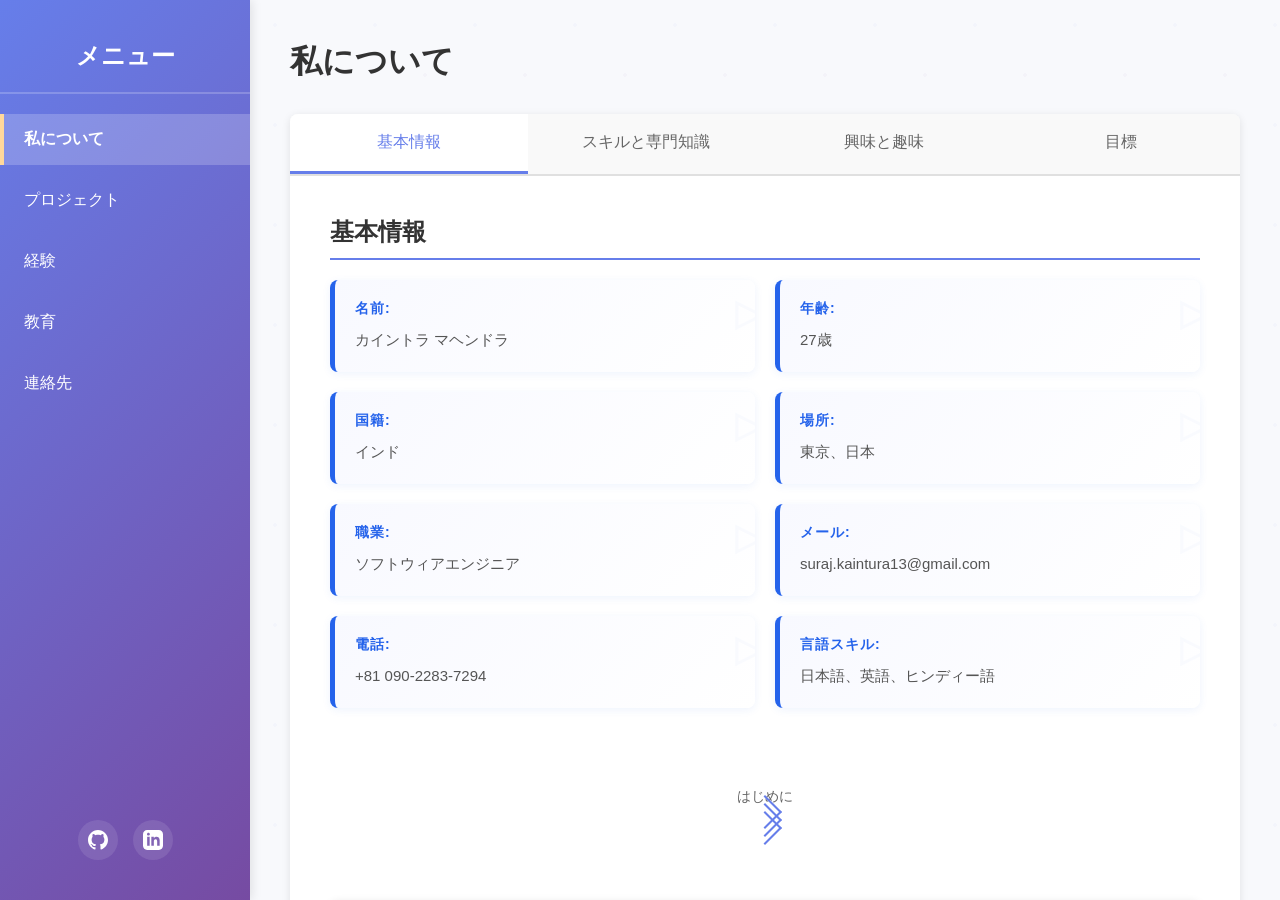
==== index.html @ fcadda85 "Initial commit - My portfolio site" ====
<!DOCTYPE html>
<html lang="ja">

<head>
    <meta charset="UTF-8">
    <meta name="viewport" content="width=device-width, initial-scale=1.0">
    <title>私について</title>
    <link rel="stylesheet" href="style.css">
</head>

<body>
    <div class="container">
        <!-- Sidebar -->
        <aside class="sidebar">
            <div class="sidebar-header">
                <h2>メニュー</h2>
            </div>
            <nav class="sidebar-nav">
                <ul>
                    <li><a href="index.html" class="nav-link active" data-page="about">私について</a></li>
                    <li><a href="projects.html" class="nav-link" data-page="projects">プロジェクト</a></li>
                    <li><a href="#" class="nav-link" data-page="experience">経験</a></li>
                    <li><a href="#" class="nav-link" data-page="education">教育</a></li>
                    <li><a href="#" class="nav-link" data-page="contact">連絡先</a></li>
                </ul>
            </nav>

            <!-- Social Links -->
            <div class="sidebar-social">
                <a href="https://github.com/mahendrakaintura" target="_blank" class="social-link" title="GitHub">
                    <svg height="20" width="20" viewBox="0 0 24 24" fill="currentColor">
                        <path
                            d="M12 0c-6.626 0-12 5.373-12 12 0 5.302 3.438 9.8 8.207 11.387.599.111.793-.261.793-.577v-2.234c-3.338.726-4.033-1.416-4.033-1.416-.546-1.387-1.333-1.756-1.333-1.756-1.089-.745.083-.729.083-.729 1.205.084 1.839 1.237 1.839 1.237 1.07 1.834 2.807 1.304 3.492.997.107-.775.418-1.305.762-1.604-2.665-.305-5.467-1.334-5.467-5.931 0-1.311.469-2.381 1.236-3.221-.124-.303-.535-1.524.117-3.176 0 0 1.008-.322 3.301 1.23.957-.266 1.983-.399 3.003-.404 1.02.005 2.047.138 3.006.404 2.291-1.552 3.297-1.23 3.297-1.23.653 1.653.242 2.874.118 3.176.77.84 1.235 1.911 1.235 3.221 0 4.609-2.807 5.624-5.479 5.921.43.372.823 1.102.823 2.222v3.293c0 .319.192.694.801.576 4.765-1.589 8.199-6.086 8.199-11.386 0-6.627-5.373-12-12-12z" />
                    </svg>
                </a>
                <a href="https://www.linkedin.com/in/mahendra-kaintura-3a2257334/" target="_blank" class="social-link"
                    title="LinkedIn">
                    <svg height="20" width="20" viewBox="0 0 24 24" fill="currentColor">
                        <path
                            d="M19 0h-14c-2.761 0-5 2.239-5 5v14c0 2.761 2.239 5 5 5h14c2.762 0 5-2.239 5-5v-14c0-2.761-2.238-5-5-5zm-11 19h-3v-11h3v11zm-1.5-12.268c-.966 0-1.75-.79-1.75-1.764s.784-1.764 1.75-1.764 1.75.79 1.75 1.764-.783 1.764-1.75 1.764zm13.5 12.268h-3v-5.604c0-3.368-4-3.113-4 0v5.604h-3v-11h3v1.765c1.396-2.586 7-2.777 7 2.476v6.759z" />
                    </svg>
                </a>
            </div>
        </aside>

        <!-- Main Content -->
        <main class="main-content">
            <!-- About Me Page -->
            <div id="about" class="page active">
                <div class="page-header">
                    <h1>私について</h1>
                </div>

                <!-- Horizontal Tabs -->
                <div class="tabs-container">
                    <div class="tabs">
                        <button class="tab-btn active" data-tab="basic-info">基本情報</button>
                        <button class="tab-btn" data-tab="skills">スキルと専門知識</button>
                        <button class="tab-btn" data-tab="interests">興味と趣味</button>
                        <button class="tab-btn" data-tab="goals">目標</button>
                    </div>

                    <!-- Tab Contents -->
                    <div class="tab-contents">
                        <!-- Basic Info Tab -->
                        <div id="basic-info" class="tab-content active">
                            <h2>基本情報</h2>
                            <div class="info-grid">
                                <div class="info-item">
                                    <strong>名前:</strong>
                                    <span>カイントラ マヘンドラ</span>
                                </div>
                                <div class="info-item">
                                    <strong>年齢:</strong>
                                    <span>27歳</span>
                                </div>
                                <div class="info-item">
                                    <strong>国籍:</strong>
                                    <span>インド</span>
                                </div>
                                <div class="info-item">
                                    <strong>場所:</strong>
                                    <span>東京、日本</span>
                                </div>
                                <div class="info-item">
                                    <strong>職業:</strong>
                                    <span>ソフトウィアエンジニア</span>
                                </div>
                                <div class="info-item">
                                    <strong>メール:</strong>
                                    <span>suraj.kaintura13@gmail.com</span>
                                </div>
                                <div class="info-item">
                                    <strong>電話:</strong>
                                    <span>+81 090-2283-7294</span>
                                </div>
                                <div class="info-item">
                                    <strong>言語スキル:</strong>
                                    <span>日本語、英語、ヒンディー語</span>
                                </div>
                            </div>

                            <!-- Scroll Down Animation -->
                            <div class="scroll-indicator">
                                <p>はじめに</p>
                                <div class="scroll-arrow">
                                    <span></span>
                                    <span></span>
                                    <span></span>
                                </div>
                            </div>

                            <!-- Introduction Section with Photo -->
                            <div id="introduction" class="introduction-section">
                                <h2>はじめに</h2>
                                <div class="intro-with-photo">
                                    <div class="introduction-content">
                                        <p>
                                            カイントラ マヘンドラと申します。27歳で、インド出身ですが、2015年からずっと日本に住んでいます。
                                        </p>
                                        <p>
                                            過去10年間、日本での生活を通じて、この国の規律と専門性を学びました。日本の文化と仕事倫理は、私のパーソナリティの自然な一部となっています。
                                        </p>
                                        <p>
                                            時間に正確であること、細部への注意、そして継続的な改善への意欲 ─ これらの日本の価値観は、今や私の人生哲学の核となっています。
                                        </p>
                                    </div>
                                    <div class="intro-photo-right">
                                        <img src="photos/カイン.jpg" alt="Mahendra Kaintura" />
                                        <!-- Signature -->
                                        <div class="signature">
                                            <img src="photos/sign.png" alt="Signature" />
                                        </div>
                                    </div>
                                </div>
                            </div>
                        </div>

                        <!-- Skills and Expertise Tab -->
                        <div id="skills" class="tab-content">
                            <h2>スキルと専門知識</h2>

                            <!-- Technical Skills Section -->
                            <div class="skills-section">
                                <h3>技術スキル</h3>
                                <div class="info-grid">
                                    <div class="info-item">
                                        <strong>プログラミング / 開発:</strong>
                                        <span>Java, Python, PHP (Laravel), Vue.js, HTML, CSS, JavaScript, MySQL,
                                            Git/GitHub,
                                            フロントエンド & バックエンド開発</span>
                                    </div>
                                    <div class="info-item">
                                        <strong>ネットワーク・IT基盤:</strong>
                                        <span>LAN/WAN設計・構築, TCP/IP, ファイアウォール, Wi-Fi Security, VPN, VXLAN, Packet Tracer,
                                            CCNA取得予定</span>
                                    </div>
                                    <div class="info-item">
                                        <strong>サイバーセキュリティ:</strong>
                                        <span>ペネトレーションテスト, CTF演習, Wireshark, SQL Injection/XSS/CSRF対策,
                                            Laravelセキュリティ</span>
                                    </div>
                                    <div class="info-item">
                                        <strong>IT ツール・環境:</strong>
                                        <span>Linux CLI, Terminal, Nmap, Burp Suite, AWS VPS, SSH, 自宅ラボ環境構築</span>
                                    </div>
                                    <div class="info-item">
                                        <strong>オフィス・生産性ツール:</strong>
                                        <span>Microsoft Word, Excel, PowerPoint, 業務改善, データ管理</span>
                                    </div>
                                    <div class="info-item">
                                        <strong>言語スキル:</strong>
                                        <span>日本語 (ビジネスレベル), 英語 (ビジネスレベル), ヒンディー語 (ネイティブ)</span>
                                    </div>
                                </div>
                            </div>

                            <!-- Soft Skills Section -->
                            <div class="skills-section">
                                <h3>ソフトスキル / パーソナルトレイト</h3>
                                <div class="info-grid">
                                    <div class="info-item">
                                        <strong>リーダーシップ・イニシアティブ:</strong>
                                        <span>主体的なアプローチ、タスク管理、チームのガイダンス、独立した問題解決と実行</span>
                                    </div>
                                    <div class="info-item">
                                        <strong>チームワーク・コラボレーション:</strong>
                                        <span>チームメンバーとクライアントとのスムーズなコミュニケーション、他者のアイデアの傾聴と統合、部署間連携での積極的貢献</span>
                                    </div>
                                    <div class="info-item">
                                        <strong>適応性・柔軟性:</strong>
                                        <span>新しい技術やツール習得への積極性、変化する環境での冷静かつ効率的な対応、チャレンジを学習機会として捉える</span>
                                    </div>
                                    <div class="info-item">
                                        <strong>問題解決・分析的思考:</strong>
                                        <span>ネットワーク・IT問題の論理的分析、トラブルシューティングと予防措置への注意深いアプローチ、PDCA循環による継続的改善</span>
                                    </div>
                                    <div class="info-item">
                                        <strong>顧客 対応:</strong>
                                        <span>クライアント、パートナー、同僚との関係構築、顧客満足度と効率性の向上、信頼と信頼感の醸成</span>
                                    </div>
                                    <div class="info-item">
                                        <strong>コミュニケーションスキル:</strong>
                                        <span>文書・口頭コミュニケーションの明確性と自信、効果的なプレゼンテーション、多言語対応:
                                            日本語・英語(ビジネスレベル)、ヒンディー語(ネイティブ)</span>
                                    </div>
                                    <div class="info-item">
                                        <strong>冷静さ・プレッシャー下での精神的安定性:</strong>
                                        <span>高圧力状況でのパニックフリーで論理的な意思決定、タスクの段階的体系的完了、一貫した集中力と正確性の維持</span>
                                    </div>
                                    <div class="info-item">
                                        <strong>継続的学習と好奇心:</strong>
                                        <span>新しい技術とIT最新トレンドの探究、自己学習と独立した研究による知識拡張、ハードウェア・ソフトウェア統合とIT革新への興味</span>
                                    </div>
                                </div>
                            </div>
                        </div>

                        <!-- Interests and Hobbies Tab -->
                        <div id="interests" class="tab-content">
                            <h2>興味と趣味</h2>
                            <div class="info-grid">
                                <div class="info-item">
                                    <strong>テクノロジー:</strong>
                                    <span>最新の技術トレンド、ネットワークエンジニア、サイバーセキュリティ、ハードウェア・ソフトウェアの統合に強い興味を持っています。</span>
                                </div>
                                <div class="info-item">
                                    <strong>科学:</strong>
                                    <span>ネットワーク科学、サイバーセキュリティの原理、データサイエンスなど、科学的アプローチによる問題解決に夢中です。</span>
                                </div>
                                <div class="info-item">
                                    <strong>音楽:</strong>
                                    <span>様々なジャンルの音楽を愛し、音楽を通じてリラックスと創意工夫を得ています。</span>
                                </div>
                                <div class="info-item">
                                    <strong>旅行:</strong>
                                    <span>世界中を旅することで、異なる文化、人々、景観を探求する情熱があります。</span>
                                </div>
                                <div class="info-item">
                                    <strong>バイク・自転車乗り:</strong>
                                    <span>自転車やバイクで自然の中を走ることで、冒険心と身体的健康を保ちます。</span>
                                </div>
                                <div class="info-item">
                                    <strong>ファッション:</strong>
                                    <span>スタイルと表現を通じて個性を表現することに興味があり、ファッションは私の文化を反映しています。</span>
                                </div>
                                <div class="info-item">
                                    <strong>グルメ・食文化:</strong>
                                    <span>異なる食文化を探索し、様々な料理を試すことで、世界の多様性を体験しています。</span>
                                </div>
                            </div>
                        </div>

                        <!-- Goals Tab -->
                        <div id="goals" class="tab-content">
                            <h2>目標</h2>
                            <div class="info-grid">
                                <div class="info-item">
                                    <strong>キャリア開発:</strong>
                                    <span>ITとネットワークセキュリティ分野でのエキスパートになり、革新的なプロジェクトに携わることを目指しています。</span>
                                </div>
                                <div class="info-item">
                                    <strong>技術資格取得:</strong>
                                    <span>CCNA、セキュリティ認定資格などを取得し、専門知識を深めることを計画しています。</span>
                                </div>
                                <div class="info-item">
                                    <strong>グローバルな視点:</strong>
                                    <span>複数の文化や国を理解し、国際的なチームでの協働と貢献を実現することが目標です。</span>
                                </div>
                                <div class="info-item">
                                    <strong>継続的成長:</strong>
                                    <span>技術的スキルだけでなく、リーダーシップ、コミュニケーション能力を磨き、個人的な成長を遂行することです。</span>
                                </div>
                            </div>
                        </div>
                    </div>
                </div>
            </div>

            <!-- Projects Page (Now in separate projects.html) -->

            <!-- Experience Page -->
            <div id="experience" class="page">
                <h1>経験</h1>
                <p>経験の詳細はここに表示されます。</p>
            </div>

            <!-- Education Page -->
            <div id="education" class="page">
                <h1>教育</h1>
                <p>教育の詳細はここに表示されます。</p>
            </div>

            <!-- Contact Page -->
            <div id="contact" class="page">
                <h1>連絡先</h1>
                <p>連絡先情報はここに表示されます。</p>
            </div>
        </main>
    </div>

    <script src="script.js"></script>
</body>

</html>
---- style.css ----
* {
    margin: 0;
    padding: 0;
    box-sizing: border-box;
}

body {
    font-family: 'Segoe UI', 'Hiragino Sans', 'ヒラギノ角ゴ Pro', 'Yu Gothic', YuGothic, 'MS UI Gothic', Meiryo, sans-serif;
    background-color: #f5f5f5;
    color: #333;
}

.container {
    display: flex;
    height: 100vh;
}

/* Sidebar Styling */
.sidebar {
    width: 250px;
    background: linear-gradient(135deg, #667eea 0%, #764ba2 100%);
    color: white;
    padding: 20px 0;
    box-shadow: 2px 0 10px rgba(0, 0, 0, 0.1);
    position: fixed;
    height: 100vh;
    overflow-y: auto;
    display: flex;
    flex-direction: column;
}

.sidebar-header {
    padding: 20px;
    border-bottom: 2px solid rgba(255, 255, 255, 0.2);
    text-align: center;
}

.sidebar-header h2 {
    font-size: 24px;
    font-weight: 600;
}

.sidebar-nav ul {
    list-style: none;
    margin-top: 20px;
}

.sidebar-nav li {
    margin: 10px 0;
}

.nav-link {
    display: block;
    padding: 15px 20px;
    color: white;
    text-decoration: none;
    transition: all 0.3s ease;
    font-size: 16px;
    border-left: 4px solid transparent;
}

.nav-link:hover {
    background-color: rgba(255, 255, 255, 0.1);
    border-left-color: #ffd89b;
}

.nav-link.active {
    background-color: rgba(255, 255, 255, 0.2);
    border-left-color: #ffd89b;
    font-weight: 600;
}

/* Sidebar Social Links */
.sidebar-social {
    margin-top: auto;
    display: flex;
    justify-content: center;
    gap: 15px;
    padding: 20px;
}

.social-link {
    display: flex;
    align-items: center;
    justify-content: center;
    width: 40px;
    height: 40px;
    background-color: rgba(255, 255, 255, 0.1);
    border-radius: 50%;
    color: white;
    transition: all 0.3s ease;
}

.social-link:hover {
    background-color: rgba(255, 255, 255, 0.3);
    transform: translateY(-3px);
}

/* Main Content Area */
.main-content {
    margin-left: 250px;
    width: calc(100% - 250px);
    padding: 40px;
    overflow-y: auto;
    background-color: #f8f9fc;
    background-image:
        radial-gradient(circle at 25px 25px, rgba(102, 126, 234, 0.03) 2px, transparent 0),
        radial-gradient(circle at 75px 75px, rgba(118, 75, 162, 0.03) 2px, transparent 0);
    background-size: 100px 100px;
}

.page {
    display: none;
    animation: fadeIn 0.3s ease;
}

.page.active {
    display: block;
}

@keyframes fadeIn {
    from {
        opacity: 0;
        transform: translateY(10px);
    }

    to {
        opacity: 1;
        transform: translateY(0);
    }
}

/* Scroll Down Animation */
.scroll-indicator {
    display: flex;
    flex-direction: column;
    align-items: center;
    justify-content: center;
    margin-top: 60px;
    padding: 20px 0;
}

.scroll-indicator p {
    font-size: 14px;
    color: #666;
    margin-bottom: 10px;
    font-weight: 500;
}

.scroll-arrow {
    display: flex;
    flex-direction: column;
    align-items: center;
}

.scroll-arrow span {
    width: 24px;
    height: 24px;
    border-right: 2px solid #667eea;
    border-bottom: 2px solid #667eea;
    transform: rotate(-45deg);
    margin-top: -16px;
    animation: scrollDown 1.5s infinite;
}

.scroll-arrow span:nth-child(1) {
    animation-delay: 0s;
}

.scroll-arrow span:nth-child(2) {
    animation-delay: 0.3s;
}

.scroll-arrow span:nth-child(3) {
    animation-delay: 0.6s;
}

@keyframes scrollDown {
    0% {
        opacity: 0;
        transform: rotate(-45deg) translateY(-10px);
    }

    50% {
        opacity: 1;
    }

    100% {
        opacity: 0;
        transform: rotate(-45deg) translateY(10px);
    }
}

/* Introduction Section */
.introduction-section {
    background: white;
    border-left: 4px solid #667eea;
    padding: 30px;
    margin-top: 40px;
    border-radius: 8px;
    box-shadow: 0 2px 8px rgba(0, 0, 0, 0.1);
    animation: fadeInUp 0.8s ease;
}

.introduction-section h2 {
    color: #667eea;
    margin-bottom: 20px;
    font-size: 24px;
}

/* Intro with photo side by side */
.intro-with-photo {
    display: flex;
    gap: 30px;
    align-items: flex-start;
}

/* Introduction content */
.introduction-content {
    flex: 1;
    line-height: 1.8;
    color: #333;
}

.introduction-content p {
    margin-bottom: 15px;
    font-size: 16px;
    text-align: justify;
}

.introduction-content p:last-child {
    margin-bottom: 0;
}

/* Photo on right side with shadow */
.intro-photo-right {
    flex-shrink: 0;
    position: relative;
    display: flex;
    flex-direction: column;
    align-items: center;
}

.intro-photo-right>img {
    width: 170px;
    height: 220px;
    object-fit: cover;
    object-position: center;
    border-radius: 15px;
    box-shadow:
        0 15px 35px rgba(102, 126, 234, 0.4),
        0 8px 15px rgba(0, 0, 0, 0.1);
}

.intro-photo-right::after {
    content: '';
    position: absolute;
    bottom: 60px;
    left: 50%;
    transform: translateX(-50%);
    width: 60%;
    height: 25px;
    background: radial-gradient(ellipse at center, rgba(102, 126, 234, 0.25) 0%, transparent 70%);
    z-index: -1;
}

/* Signature styling */
.signature {
    margin-top: 15px;
}

.signature img {
    width: 180px;
    height: auto;
    opacity: 0.85;
    transition: opacity 0.3s ease;
    mix-blend-mode: multiply;
}

.signature img:hover {
    opacity: 1;
    mix-blend-mode: normal;
}

/* Digital Signature Text */
.digital-signature {
    margin-top: 15px;
    text-align: center;
}

.signature-text {
    font-family: 'Brush Script MT', 'Segoe Script', cursive;
    font-size: 24px;
    color: #667eea;
    font-style: italic;
    display: inline-block;
    position: relative;
}

.signature-text::after {
    content: '';
    position: absolute;
    bottom: -3px;
    left: 0;
    width: 100%;
    height: 2px;
    background: linear-gradient(90deg, transparent, #667eea, #764ba2, transparent);
}

/* CTA Button */
.cta-button {
    display: inline-block;
    margin-top: 20px;
    padding: 12px 30px;
    background: linear-gradient(135deg, #667eea 0%, #764ba2 100%);
    color: white;
    text-decoration: none;
    border-radius: 25px;
    font-weight: 600;
    font-size: 14px;
    transition: all 0.3s ease;
    box-shadow: 0 4px 15px rgba(102, 126, 234, 0.4);
}

.cta-button:hover {
    transform: translateY(-2px);
    box-shadow: 0 6px 20px rgba(102, 126, 234, 0.5);
}

@keyframes fadeInUp {
    from {
        opacity: 0;
        transform: translateY(30px);
    }

    to {
        opacity: 1;
        transform: translateY(0);
    }
}

.page-header {
    margin-bottom: 30px;
}

.page-header h1 {
    font-size: 32px;
    color: #333;
    margin-bottom: 10px;
}

/* Tabs Styling */
.tabs-container {
    background: white;
    border-radius: 8px;
    box-shadow: 0 2px 8px rgba(0, 0, 0, 0.1);
    overflow: hidden;
}

.tabs {
    display: flex;
    background-color: #f9f9f9;
    border-bottom: 2px solid #e0e0e0;
    flex-wrap: wrap;
}

.tab-btn {
    flex: 1;
    padding: 18px 20px;
    background: none;
    border: none;
    cursor: pointer;
    font-size: 16px;
    font-weight: 500;
    color: #666;
    transition: all 0.3s ease;
    border-bottom: 3px solid transparent;
    min-width: 150px;
}

.tab-btn:hover {
    background-color: #f0f0f0;
    color: #333;
}

.tab-btn.active {
    color: #667eea;
    border-bottom-color: #667eea;
    background-color: white;
}

.tab-contents {
    padding: 40px;
}

.tab-content {
    display: none;
    animation: fadeIn 0.3s ease;
}

.tab-content.active {
    display: block;
}

.tab-content h2 {
    font-size: 24px;
    color: #333;
    margin-bottom: 20px;
    border-bottom: 2px solid #667eea;
    padding-bottom: 10px;
}

.tab-content h3 {
    font-size: 18px;
    color: #554d9f;
    margin-top: 20px;
    margin-bottom: 10px;
}

#skills h3 {
    font-size: 22px;
    color: #2563eb;
    margin-top: 30px;
    margin-bottom: 20px;
    font-weight: 600;
}

.skills-section {
    margin-bottom: 40px;
}

.skills-section:first-of-type {
    margin-top: 0;
}

.info-section {
    line-height: 1.8;
}

.info-section p {
    margin: 12px 0;
    font-size: 16px;
}

.info-section ul {
    margin-left: 20px;
    margin-top: 10px;
}

.info-section li {
    margin: 8px 0;
    font-size: 16px;
}

.info-section strong {
    color: #554d9f;
}

/* Two Column Grid Layout */
.info-grid {
    display: grid;
    grid-template-columns: 1fr 1fr;
    gap: 20px;
    margin-top: 20px;
}

#skills .info-grid {
    background: white;
    padding: 25px;
    border-radius: 8px;
    box-shadow: 0 2px 8px rgba(0, 0, 0, 0.05);
}

.info-item {
    padding: 20px;
    background: linear-gradient(135deg, #f8f9ff 0%, #ffffff 100%);
    border-left: 5px solid #2563eb;
    border-radius: 8px;
    box-shadow: 0 2px 8px rgba(37, 99, 235, 0.08);
    transition: all 0.3s ease;
    position: relative;
    overflow: hidden;
}

.info-item::before {
    content: '▹';
    position: absolute;
    top: -5px;
    right: -10px;
    font-size: 60px;
    color: rgba(37, 99, 235, 0.05);
    opacity: 0.5;
}

.info-item:hover {
    transform: translateY(-4px);
    box-shadow: 0 8px 20px rgba(37, 99, 235, 0.15);
    border-left-color: #2563eb;
}

.info-item strong {
    color: #2563eb;
    display: block;
    margin-bottom: 10px;
    font-size: 14px;
    text-transform: uppercase;
    letter-spacing: 1px;
    font-weight: 700;
}

.info-item span {
    font-size: 15px;
    color: #555;
    font-weight: 400;
    line-height: 1.6;
    text-align: justify;
}

/* About Me Section */
.about-me-section {
    margin-top: 40px;
    padding-top: 30px;
    border-top: 2px solid #e0e0e0;
}

.about-me-section h3 {
    font-size: 22px;
    color: #333;
    margin-bottom: 20px;
    font-weight: 600;
}

.about-me-content {
    background: white;
    border: 2px solid #f0f0f0;
    border-radius: 8px;
    padding: 20px;
    max-height: 400px;
    overflow-y: auto;
    line-height: 1.8;
    font-size: 16px;
    color: #555;
}

.about-me-content p {
    margin: 12px 0;
}

.interests-grid {
    display: grid;
    grid-template-columns: repeat(auto-fit, minmax(280px, 1fr));
    gap: 20px;
    margin-top: 30px;
}

.interest-card {
    background: linear-gradient(135deg, #f8f9ff 0%, #ffffff 100%);
    border-radius: 12px;
    padding: 30px;
    text-align: center;
    box-shadow: 0 4px 16px rgba(37, 99, 235, 0.1);
    transition: all 0.3s ease;
    border-left: 5px solid #2563eb;
    border-top: 5px solid #2563eb;
    position: relative;
    overflow: hidden;
}

.interest-card::before {
    content: '';
    position: absolute;
    top: 0;
    right: 0;
    width: 100px;
    height: 100px;
    background: radial-gradient(circle, rgba(37, 99, 235, 0.08) 0%, transparent 70%);
    pointer-events: none;
}

.interest-card:hover {
    transform: translateY(-10px);
    box-shadow: 0 12px 28px rgba(37, 99, 235, 0.2);
    border-left-color: #2563eb;
    border-top-color: #2563eb;
}

.interest-card h3 {
    font-size: 20px;
    color: #2563eb;
    margin: 20px 0 12px 0;
    font-weight: 700;
    position: relative;
    z-index: 1;
}

.interest-card p {
    font-size: 14px;
    color: #666;
    line-height: 1.7;
    position: relative;
    z-index: 1;
}

.card-icon {
    height: 120px;
    display: flex;
}

/* Science Animation */
.science-animation {
    position: relative;
    width: 140px;
    height: 140px;
    display: flex;
    align-items: center;
    justify-content: center;
}

.nucleus {
    position: absolute;
    width: 16px;
    height: 16px;
    background: radial-gradient(circle at 30% 30%, #FF1744, #C41C3B);
    border-radius: 50%;
    box-shadow: 0 0 20px #FF1744, 0 0 40px rgba(255, 23, 68, 0.5);
    z-index: 10;
}

.orbit {
    position: absolute;
    border: 1px solid rgba(102, 126, 234, 0.3);
    border-radius: 50%;
    left: 50%;
    top: 50%;
    transform: translate(-50%, -50%);
}

.orbit-1 {
    width: 40px;
    height: 40px;
}

.orbit-2 {
    width: 70px;
    height: 70px;
    border-color: rgba(76, 175, 80, 0.3);
}

.orbit-3 {
    width: 100px;
    height: 100px;
    border-color: rgba(255, 152, 0, 0.3);
}

.electron {
    position: absolute;
    width: 8px;
    height: 8px;
    background: radial-gradient(circle at 30% 30%, #00D4FF, #0288D1);
    border-radius: 50%;
    box-shadow: 0 0 10px #00D4FF;
    left: 50%;
    top: 50%;
}

.electron-1 {
    animation: orbitPath1 3s infinite linear;
}

.electron-1.electron-offset {
    animation: orbitPath1 3s infinite linear 1.5s;
}

.electron-2 {
    animation: orbitPath2 4s infinite linear;
}

.electron-2.electron-offset {
    animation: orbitPath2 4s infinite linear 1.33s;
}

.electron-2.electron-offset-2 {
    animation: orbitPath2 4s infinite linear 2.66s;
}

.electron-3 {
    animation: orbitPath3 5s infinite linear;
}

.electron-3.electron-offset {
    animation: orbitPath3 5s infinite linear 2.5s;
}

.energy-particle {
    position: absolute;
    width: 4px;
    height: 4px;
    background: #FFD700;
    border-radius: 50%;
    box-shadow: 0 0 8px #FFD700;
}

.energy-1 {
    animation: energyPath1 2s infinite ease-in-out;
}

.energy-2 {
    animation: energyPath1 2s infinite ease-in-out 1s;
}

@keyframes orbitPath1 {
    from {
        transform: translate(-50%, -50%) rotate(0deg) translateX(20px) rotate(0deg);
    }

    to {
        transform: translate(-50%, -50%) rotate(360deg) translateX(20px) rotate(-360deg);
    }
}

@keyframes orbitPath2 {
    from {
        transform: translate(-50%, -50%) rotate(0deg) translateX(35px) rotate(0deg);
    }

    to {
        transform: translate(-50%, -50%) rotate(360deg) translateX(35px) rotate(-360deg);
    }
}

@keyframes orbitPath3 {
    from {
        transform: translate(-50%, -50%) rotate(0deg) translateX(50px) rotate(0deg);
    }

    to {
        transform: translate(-50%, -50%) rotate(360deg) translateX(50px) rotate(-360deg);
    }
}

@keyframes energyPath1 {

    0%,
    100% {
        transform: translate(0, 0);
        opacity: 0;
    }

    50% {
        transform: translate(30px, 30px);
        opacity: 1;
    }
}

/* Technology Animation */
.pcb-circuit {
    width: 100px;
    height: 100px;
}

.circuit-path {
    stroke-dasharray: 150;
    stroke-dashoffset: 150;
    animation: drawCircuit 3s ease-in-out infinite;
}

.circuit-path-alt {
    stroke-dasharray: 150;
    stroke-dashoffset: 150;
    animation: drawCircuit 3s ease-in-out infinite 0.5s;
}

@keyframes drawCircuit {

    0%,
    100% {
        stroke-dashoffset: 150;
    }

    50% {
        stroke-dashoffset: 0;
    }
}

/* Music Animation */
.headphone-animation {
    position: relative;
    width: 80px;
    height: 80px;
}

.headphone {
    position: relative;
    width: 70px;
    height: 50px;
    margin: 0 auto;
}

.ear-left,
.ear-right {
    position: absolute;
    width: 20px;
    height: 30px;
    background: #4CAF50;
    border-radius: 50%;
    top: 10px;
}

.ear-left {
    left: 0;
    animation: earhop 0.6s ease-in-out infinite;
}

.ear-right {
    right: 0;
    animation: earhop 0.6s ease-in-out infinite 0.1s;
}

.band {
    position: absolute;
    width: 50px;
    height: 8px;
    background: #4CAF50;
    border-radius: 4px;
    top: 0;
    left: 10px;
}

@keyframes earhop {

    0%,
    100% {
        transform: translateY(0);
    }

    50% {
        transform: translateY(-10px);
    }
}

.music-notes {
    position: absolute;
    bottom: 0;
    left: 50%;
    transform: translateX(-50%);
    display: flex;
    gap: 8px;
}

.note {
    font-size: 20px;
    animation: floatNotes 1s ease-in-out infinite;
}

.note:nth-child(1) {
    color: #FF6B6B;
    animation-delay: 0s;
}

.note:nth-child(2) {
    color: #4ECDC4;
    animation-delay: 0.2s;
}

.note:nth-child(3) {
    color: #FFD93D;
    animation-delay: 0.4s;
}

@keyframes floatNotes {

    0%,
    100% {
        transform: translateY(0) scale(1);
    }

    50% {
        transform: translateY(-20px) scale(1.2);
    }
}

/* Travel Animation */
.travel-animation {
    position: relative;
    width: 100px;
    height: 80px;
    display: flex;
    align-items: center;
    gap: 15px;
}

.backpack {
    width: 30px;
    height: 40px;
    background: #FF6B6B;
    border-radius: 5px;
    position: relative;
    animation: bounce 2s ease-in-out infinite;
}

.backpack::before {
    content: '';
    position: absolute;
    width: 20px;
    height: 5px;
    background: #8B4513;
    top: -5px;
    left: 5px;
    border-radius: 3px;
}

.bike {
    position: relative;
    width: 45px;
    height: 30px;
    animation: bikemove 2s ease-in-out infinite;
}

.wheel {
    position: absolute;
    border: 3px solid #333;
    border-radius: 50%;
    width: 25px;
    height: 25px;
}

.wheel-front {
    left: 0;
    top: 0;
    animation: spin 1s linear infinite;
}

.wheel-rear {
    right: 0;
    top: 0;
    animation: spin 1s linear infinite;
}

.frame {
    position: absolute;
    width: 30px;
    height: 2px;
    background: #333;
    top: 50%;
    left: 5px;
}

@keyframes bikemove {

    0%,
    100% {
        transform: translateX(0);
    }

    50% {
        transform: translateX(15px);
    }
}

@keyframes bounce {

    0%,
    100% {
        transform: translateY(0);
    }

    50% {
        transform: translateY(-10px);
    }
}

@keyframes spin {
    from {
        transform: rotate(0deg);
    }

    to {
        transform: rotate(360deg);
    }
}

/* Bike Riding Animation */
.bike-riding-animation {
    position: relative;
    width: 120px;
    height: 80px;
    overflow: hidden;
}

.bicycle {
    position: relative;
    width: 80px;
    height: 40px;
    animation: bikeRide 1.5s ease-in-out infinite;
}

.bike-wheel {
    position: absolute;
    border: 3px solid #667eea;
    border-radius: 50%;
    width: 28px;
    height: 28px;
    background: transparent;
    animation: wheelSpin 0.8s linear infinite;
}

.bike-wheel::before {
    content: '';
    position: absolute;
    width: 10px;
    height: 10px;
    background: #667eea;
    border-radius: 50%;
    top: 50%;
    left: 50%;
    transform: translate(-50%, -50%);
}

.bike-wheel-front {
    right: 0;
    bottom: 0;
}

.bike-wheel-rear {
    left: 0;
    bottom: 0;
}

.bike-frame {
    position: absolute;
    width: 50px;
    height: 3px;
    background: #667eea;
    bottom: 14px;
    left: 14px;
    transform: rotate(-15deg);
}

.bike-handlebar {
    position: absolute;
    width: 20px;
    height: 3px;
    background: #667eea;
    right: 2px;
    bottom: 28px;
    border-radius: 2px;
}

.bike-seat {
    position: absolute;
    width: 15px;
    height: 6px;
    background: #333;
    border-radius: 3px;
    left: 8px;
    bottom: 32px;
}

.rider {
    position: absolute;
    width: 12px;
    height: 20px;
    background: #764ba2;
    border-radius: 5px;
    left: 22px;
    bottom: 35px;
    animation: riderBob 0.75s ease-in-out infinite;
}

.rider::before {
    content: '';
    position: absolute;
    width: 10px;
    height: 10px;
    background: #764ba2;
    border-radius: 50%;
    top: -8px;
    left: 1px;
}

.road {
    position: absolute;
    bottom: 0;
    left: 0;
    width: 100%;
    height: 10px;
    background: #333;
    border-radius: 5px;
}

.road-line {
    position: absolute;
    width: 20px;
    height: 3px;
    background: #FFD89B;
    top: 50%;
    transform: translateY(-50%);
    animation: roadMove 0.5s linear infinite;
}

.road-line:nth-child(1) {
    left: 10px;
    animation-delay: 0s;
}

.road-line:nth-child(2) {
    left: 50px;
    animation-delay: 0.2s;
}

.road-line:nth-child(3) {
    left: 90px;
    animation-delay: 0.4s;
}

@keyframes bikeRide {

    0%,
    100% {
        transform: translateY(0);
    }

    50% {
        transform: translateY(-3px);
    }
}

@keyframes wheelSpin {
    from {
        transform: rotate(0deg);
    }

    to {
        transform: rotate(360deg);
    }
}

@keyframes riderBob {

    0%,
    100% {
        transform: translateY(0);
    }

    50% {
        transform: translateY(-2px);
    }
}

@keyframes roadMove {
    from {
        transform: translateY(-50%) translateX(0);
    }

    to {
        transform: translateY(-50%) translateX(-30px);
    }
}

/* Bike Riding Card Styling */
.interest-card.bike-riding {
    border-top-color: #FF6B6B;
}

.interest-card.bike-riding:hover {
    box-shadow: 0 8px 20px rgba(255, 107, 107, 0.2);
}

/* Fashion Animation */
.fashion-animation {
    position: relative;
    width: 80px;
    height: 80px;
}

.cool-guy {
    position: relative;
    width: 60px;
    height: 60px;
    margin: 0 auto;
}

.sunglasses {
    position: absolute;
    width: 50px;
    height: 20px;
    top: 20px;
    left: 5px;
    animation: sunglassesRotate 2s ease-in-out infinite;
}

.sunglasses::before,
.sunglasses::after {
    content: '';
    position: absolute;
    width: 16px;
    height: 16px;
    border: 3px solid #333;
    border-radius: 50%;
    top: 0;
}

.sunglasses::before {
    left: 0;
}

.sunglasses::after {
    right: 0;
}

.shirt {
    position: absolute;
    width: 50px;
    height: 30px;
    background: linear-gradient(135deg, #667eea 0%, #764ba2 100%);
    border-radius: 3px;
    top: 35px;
    left: 5px;
    animation: shirtShine 1.5s ease-in-out infinite;
}

@keyframes sunglassesRotate {

    0%,
    100% {
        transform: rotate(0deg);
    }

    25% {
        transform: rotate(-10deg);
    }

    75% {
        transform: rotate(10deg);
    }
}

@keyframes shirtShine {

    0%,
    100% {
        opacity: 1;
    }

    50% {
        opacity: 0.7;
    }
}

/* Food Animation */
.food-animation {
    display: flex;
    gap: 20px;
    align-items: center;
    justify-content: center;
}

.curry,
.ramen {
    font-size: 50px;
    animation: foodBounce 1s ease-in-out infinite;
}

.curry {
    animation-delay: 0s;
}

.ramen {
    animation-delay: 0.3s;
}

@keyframes foodBounce {

    0%,
    100% {
        transform: scale(1) translateY(0);
    }

    50% {
        transform: scale(1.1) translateY(-10px);
    }
}

@media (max-width: 768px) {
    .sidebar {
        width: 200px;
    }

    .main-content {
        margin-left: 200px;
        width: calc(100% - 200px);
        padding: 20px;
    }

    .tabs {
        flex-wrap: wrap;
    }

    .tab-btn {
        flex: 1 1 auto;
        min-width: 120px;
        padding: 12px 15px;
        font-size: 14px;
    }

    .tab-contents {
        padding: 20px;
    }

    .page-header h1 {
        font-size: 24px;
    }

    .info-grid {
        grid-template-columns: 1fr;
        gap: 15px;
    }

    .interests-grid {
        grid-template-columns: 1fr;
    }

    /* Intro Card Responsive */
    .intro-with-photo {
        flex-direction: column;
        align-items: center;
        text-align: center;
    }

    .intro-photo-right {
        width: 100%;
        display: flex;
        justify-content: center;
    }

    .intro-photo-right img {
        width: 180px;
        height: 220px;
    }
}

/* Projects Page Styling */
.project-navbar {
    display: flex;
    background-color: #f9f9f9;
    border-bottom: 2px solid #e0e0e0;
    flex-wrap: wrap;
}

.project-nav-btn {
    flex: 1;
    padding: 18px 20px;
    background: none;
    border: none;
    cursor: pointer;
    font-size: 16px;
    font-weight: 500;
    color: #666;
    transition: all 0.3s ease;
    border-bottom: 3px solid transparent;
    min-width: 150px;
}

.project-nav-btn:hover {
    background-color: #f0f0f0;
    color: #333;
}

.project-nav-btn.active {
    color: #667eea;
    border-bottom-color: #667eea;
    background-color: white;
}

/* Projects Grid - Same as info-grid in About page */
#projects-container {
    display: grid;
    grid-template-columns: 1fr 1fr;
    gap: 20px;
    margin-top: 20px;
}

/* Projects Item - Same style as info-item */
#projects-container .project-item {
    background: linear-gradient(135deg, #f8f9ff 0%, #ffffff 100%);
    border-left: 5px solid #2563eb;
    border-radius: 8px;
    padding: 20px;
    box-shadow: 0 2px 8px rgba(37, 99, 235, 0.08);
    transition: all 0.3s ease;
    position: relative;
    overflow: hidden;
}

#projects-container .project-item::before {
    content: '▹';
    position: absolute;
    top: -5px;
    right: -10px;
    font-size: 60px;
    color: rgba(37, 99, 235, 0.05);
    opacity: 0.5;
}

#projects-container .project-item:hover {
    transform: translateY(-4px);
    box-shadow: 0 8px 20px rgba(37, 99, 235, 0.15);
    border-left-color: #2563eb;
}

#projects-container .project-item-title {
    color: #2563eb;
    display: block;
    margin-bottom: 10px;
    font-size: 14px;
    text-transform: uppercase;
    letter-spacing: 1px;
    font-weight: 700;
}

#projects-container .project-item-description {
    font-size: 15px;
    color: #555;
    font-weight: 400;
    line-height: 1.6;
    text-align: justify;
}

/* Project Scroll Button */
.project-scroll-btn {
    display: flex;
    flex-direction: column;
    align-items: center;
    justify-content: center;
    padding: 12px 0 8px 0;
    margin-top: 15px;
    background: none;
    border: none;
    cursor: pointer;
    width: 100%;
    transition: all 0.3s ease;
}

.project-scroll-btn:hover {
    background-color: rgba(102, 126, 234, 0.05);
    border-radius: 4px;
}

.project-scroll-btn .scroll-text {
    font-size: 12px;
    color: #666;
    margin-bottom: 6px;
    font-weight: 500;
}

.project-scroll-btn .scroll-arrow {
    display: flex;
    flex-direction: column;
    align-items: center;
}

.project-scroll-btn .scroll-arrow span {
    width: 16px;
    height: 16px;
    border-right: 2px solid #667eea;
    border-bottom: 2px solid #667eea;
    transform: rotate(-45deg);
    margin-top: -10px;
    animation: scrollDown 1.5s infinite;
}

.project-scroll-btn .scroll-arrow span:nth-child(1) {
    animation-delay: 0s;
}

.project-scroll-btn .scroll-arrow span:nth-child(2) {
    animation-delay: 0.3s;
}

.project-scroll-btn .scroll-arrow span:nth-child(3) {
    animation-delay: 0.6s;
}

.projects-grid {
    display: grid;
    grid-template-columns: repeat(auto-fill, minmax(320px, 1fr));
    gap: 25px;
    margin-bottom: 40px;
}

/* Projects Item - New Layout */
.project-item {
    background: white;
    border-left: 4px solid #667eea;
    padding: 30px;
    margin-bottom: 25px;
    border-radius: 8px;
    box-shadow: 0 2px 8px rgba(0, 0, 0, 0.1);
    animation: fadeInUp 0.8s ease;
    display: flex;
    flex-direction: column;
    position: relative;
}

.project-item:hover {
    transform: translateY(-4px);
    box-shadow: 0 8px 20px rgba(102, 126, 234, 0.15);
}

.project-item-content {
    flex-grow: 1;
}

.project-item-header {
    display: flex;
    align-items: flex-start;
    gap: 15px;
    margin-bottom: 15px;
}

.project-emoji {
    font-size: 32px;
    min-width: 40px;
    text-align: center;
}

.project-item-title-section {
    flex-grow: 1;
}

.project-item-title {
    font-size: 18px;
    font-weight: 700;
    color: #333;
    margin: 0 0 8px 0;
    line-height: 1.3;
}

.project-item-category {
    display: inline-block;
    padding: 4px 12px;
    background: #f0f0f0;
    color: #667eea;
    border-radius: 20px;
    font-size: 12px;
    font-weight: 600;
    text-transform: uppercase;
}

.project-item-description {
    color: #555;
    line-height: 1.8;
    margin-bottom: 15px;
    font-size: 15px;
    text-align: justify;
}

.project-item-tech {
    display: flex;
    flex-wrap: wrap;
    gap: 8px;
    margin-bottom: 20px;
}

.project-item-arrow {
    display: flex;
    justify-content: center;
    padding-top: 15px;
    margin-top: 15px;
    border-top: 1px solid #e0e0e0;
}

.scroll-arrow-small {
    display: flex;
    flex-direction: column;
    align-items: center;
    gap: 2px;
}

.scroll-arrow-small span {
    width: 20px;
    height: 20px;
    border-right: 2px solid #667eea;
    border-bottom: 2px solid #667eea;
    transform: rotate(-45deg);
    animation: scrollDown 1.5s infinite;
}

.scroll-arrow-small span:nth-child(1) {
    animation-delay: 0s;
}

.scroll-arrow-small span:nth-child(2) {
    animation-delay: 0.3s;
}

.scroll-arrow-small span:nth-child(3) {
    animation-delay: 0.6s;
}

.project-card {
    background: linear-gradient(135deg, #f8f9ff 0%, #ffffff 100%);
    border-left: 5px solid #2563eb;
    border-radius: 8px;
    overflow: hidden;
    box-shadow: 0 2px 8px rgba(37, 99, 235, 0.08);
    transition: all 0.3s ease;
    display: flex;
    flex-direction: column;
    animation: fadeIn 0.4s ease;
    position: relative;
}

.project-card::before {
    content: '▹';
    position: absolute;
    top: -5px;
    right: -10px;
    font-size: 60px;
    color: rgba(37, 99, 235, 0.05);
    opacity: 0.5;
    z-index: 0;
}

.project-card:hover {
    transform: translateY(-4px);
    box-shadow: 0 8px 20px rgba(37, 99, 235, 0.15);
    border-left-color: #2563eb;
}

.project-image {
    width: 100%;
    height: 120px;
    background: linear-gradient(135deg, #667eea 0%, #764ba2 100%);
    display: flex;
    align-items: center;
    justify-content: center;
    color: white;
    font-size: 48px;
    position: relative;
    z-index: 1;
}

.project-content {
    padding: 25px;
    flex-grow: 1;
    display: flex;
    flex-direction: column;
    position: relative;
    z-index: 1;
}

.project-title {
    font-size: 18px;
    font-weight: 700;
    color: #333;
    margin-bottom: 12px;
}

.project-category {
    display: inline-block;
    padding: 4px 12px;
    background: #f0f0f0;
    color: #667eea;
    border-radius: 20px;
    font-size: 12px;
    font-weight: 600;
    margin-bottom: 12px;
    text-transform: uppercase;
    width: fit-content;
}

.project-description {
    font-size: 14px;
    color: #666;
    line-height: 1.6;
    flex-grow: 1;
    margin-bottom: 15px;
}

.project-tech {
    display: flex;
    flex-wrap: wrap;
    gap: 8px;
    margin-bottom: 15px;
}

.tech-tag {
    padding: 5px 12px;
    background: #f0f0f0;
    color: #2c3e50;
    border-radius: 12px;
    font-size: 12px;
    font-weight: 500;
    border: 1px solid #e0e0e0;
}

.project-links {
    display: flex;
    gap: 10px;
    margin-top: 15px;
}

.project-link {
    padding: 8px 16px;
    background: linear-gradient(135deg, #667eea 0%, #764ba2 100%);
    color: white;
    text-decoration: none;
    border-radius: 6px;
    font-size: 12px;
    font-weight: 600;
    transition: all 0.3s ease;
    text-align: center;
    flex: 1;
}

.project-link:hover {
    transform: scale(1.05);
    box-shadow: 0 4px 12px rgba(102, 126, 234, 0.3);
}

.no-projects {
    grid-column: 1 / -1;
    text-align: center;
    padding: 60px 20px;
    color: #999;
}

.no-projects p {
    font-size: 18px;
}

@media (max-width: 768px) {
    .project-navbar {
        margin-bottom: 40px;
    }

    .project-nav-btn {
        padding: 15px 15px;
        font-size: 14px;
        min-width: 130px;
    }

    .projects-grid {
        grid-template-columns: repeat(auto-fill, minmax(280px, 1fr));
        gap: 20px;
    }
}

@media (max-width: 480px) {
    .container {
        flex-direction: column;
    }

    .sidebar {
        width: 100%;
        height: auto;
        position: relative;
    }

    .main-content {
        margin-left: 0;
        width: 100%;
    }

    .tabs {
        flex-direction: column;
    }

    .tab-btn {
        width: 100%;
        text-align: left;
        border-bottom: none;
        border-left: 4px solid transparent;
    }

    .tab-btn.active {
        border-left-color: #667eea;
        border-bottom: none;
    }

    .projects-grid {
        grid-template-columns: 1fr;
    }

    .project-navbar {
        flex-direction: column;
        border-bottom: none;
    }

    .project-nav-btn {
        width: 100%;
        text-align: left;
        border-bottom: none;
        border-left: 4px solid transparent;
        padding: 15px 20px;
    }

    .project-nav-btn.active {
        border-left-color: #667eea;
        border-bottom: none;
        background-color: #f9f9f9;
    }
}
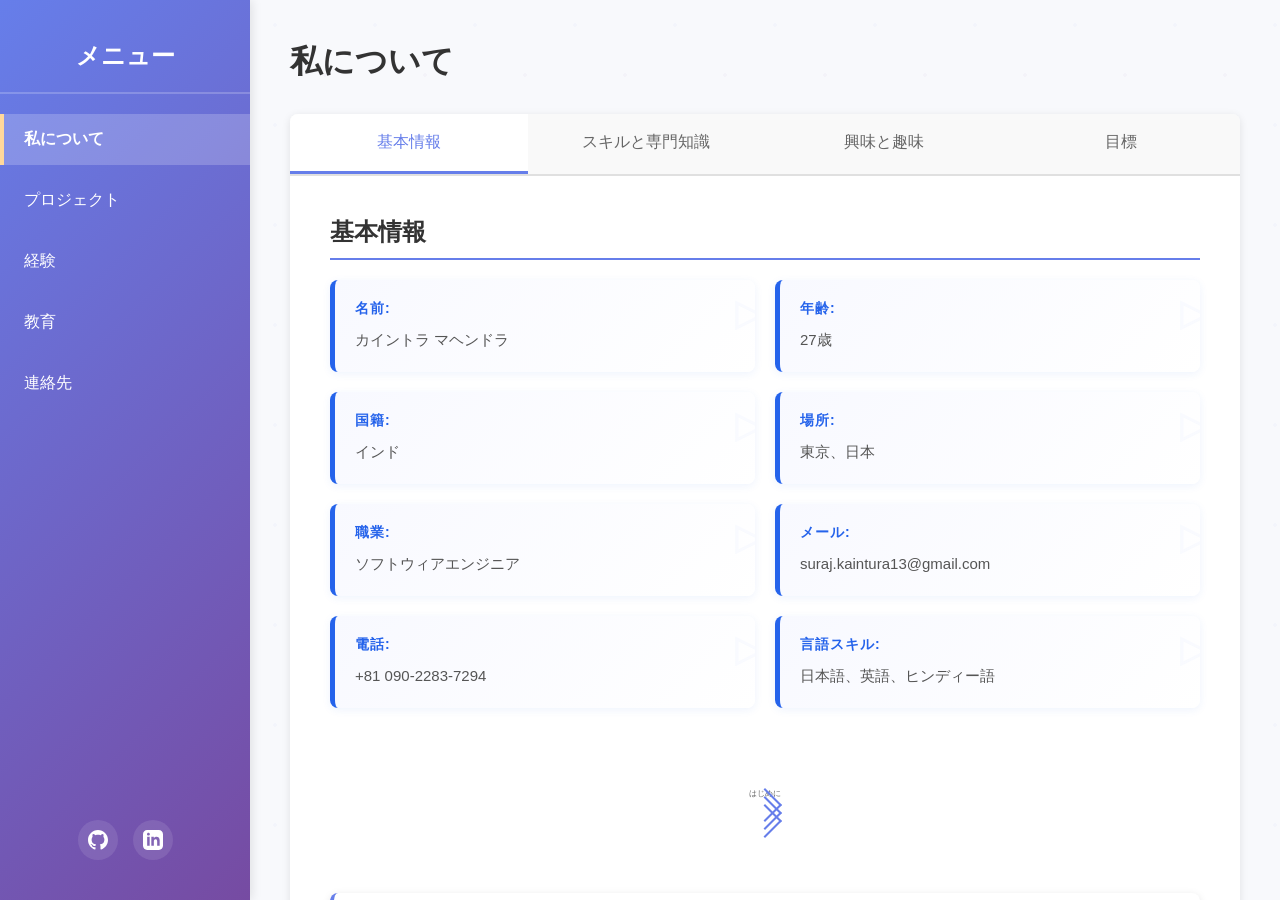
==== commit 658ff76b: "updated" ====
--- a/index.html
+++ b/index.html
@@ -126,7 +126,7 @@
                                         </p>
                                     </div>
                                     <div class="intro-photo-right">
-                                        <img src="photos/カイン.jpg" alt="Mahendra Kaintura" />
+                                        <img src="photos/newpic.png" alt="Mahendra Kaintura" />
                                         <!-- Signature -->
                                         <div class="signature">
                                             <img src="photos/sign.png" alt="Signature" />
--- a/style.css
+++ b/style.css
@@ -141,7 +141,7 @@
 }
 
 .scroll-indicator p {
-    font-size: 14px;
+    font-size: 8px;
     color: #666;
     margin-bottom: 10px;
     font-weight: 500;
@@ -213,7 +213,10 @@
     display: flex;
     gap: 30px;
     align-items: flex-start;
-}
+    position: relative;
+}
+
+
 
 /* Introduction content */
 .introduction-content {
@@ -239,29 +242,33 @@
     display: flex;
     flex-direction: column;
     align-items: center;
+    padding: 15px 15px 30px 15px;
+    background: white;
+    box-shadow: 0 4px 15px rgba(0, 0, 0, 0.15), 0 1px 3px rgba(0, 0, 0, 0.1);
+    transform: rotate(3deg);
+    transition: all 0.4s ease;
+    border-radius: 2px;
+    margin: 10px 20px;
+}
+
+.intro-photo-right:hover {
+    transform: rotate(0deg) scale(1.02);
+    box-shadow: 0 8px 25px rgba(0, 0, 0, 0.2), 0 2px 5px rgba(0, 0, 0, 0.15);
 }
 
 .intro-photo-right>img {
-    width: 170px;
-    height: 220px;
+    width: 130px;
+    height: 170px;
     object-fit: cover;
     object-position: center;
-    border-radius: 15px;
-    box-shadow:
-        0 15px 35px rgba(102, 126, 234, 0.4),
-        0 8px 15px rgba(0, 0, 0, 0.1);
+    border-radius: 1px;
+    opacity: 1;
+    box-shadow: none;
+    display: block;
 }
 
 .intro-photo-right::after {
-    content: '';
-    position: absolute;
-    bottom: 60px;
-    left: 50%;
-    transform: translateX(-50%);
-    width: 60%;
-    height: 25px;
-    background: radial-gradient(ellipse at center, rgba(102, 126, 234, 0.25) 0%, transparent 70%);
-    z-index: -1;
+    display: none;
 }
 
 /* Signature styling */
@@ -319,12 +326,12 @@
     font-weight: 600;
     font-size: 14px;
     transition: all 0.3s ease;
-    box-shadow: 0 4px 15px rgba(102, 126, 234, 0.4);
+    box-shadow: 0 10px 15px rgba(102, 126, 234, 0.4);
 }
 
 .cta-button:hover {
     transform: translateY(-2px);
-    box-shadow: 0 6px 20px rgba(102, 126, 234, 0.5);
+    box-shadow: 0 20px 80px rgba(102, 126, 234, 0.5);
 }
 
 @keyframes fadeInUp {
@@ -1330,7 +1337,31 @@
     .intro-photo-right {
         width: 100%;
         display: flex;
-        justify-content: center;
+
+        transform: rotate(0deg);
+        margin: 20px 0;
+    }
+
+    .intro-photo-right::before {
+        display: none;
+    }
+
+    .intro-photo-right::after {
+        display: none;
+    }
+
+    .steel-pin {
+        top: 5px;
+        left: 5px;
+        width: 4px;
+    }
+
+    .intro-photo-right:hover {
+        transform: scale(1.02);
+    }
+
+    .intro-photo-right:hover .steel-pin {
+        transform: scale(1.1) rotate(-10deg);
     }
 
     .intro-photo-right img {
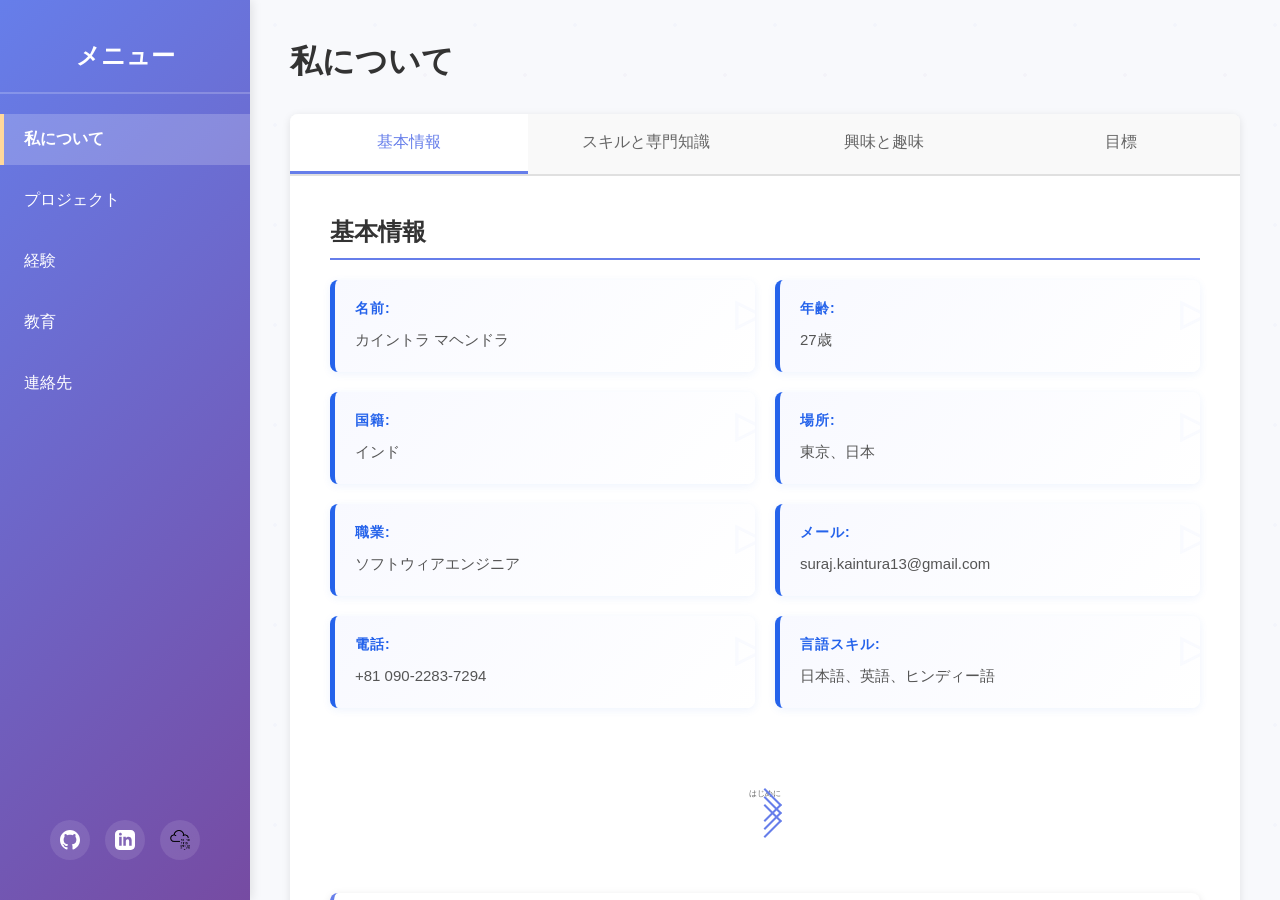
==== commit ac012c6f: "updated" ====
--- a/index.html
+++ b/index.html
@@ -40,6 +40,9 @@
                             d="M19 0h-14c-2.761 0-5 2.239-5 5v14c0 2.761 2.239 5 5 5h14c2.762 0 5-2.239 5-5v-14c0-2.761-2.238-5-5-5zm-11 19h-3v-11h3v11zm-1.5-12.268c-.966 0-1.75-.79-1.75-1.764s.784-1.764 1.75-1.764 1.75.79 1.75 1.764-.783 1.764-1.75 1.764zm13.5 12.268h-3v-5.604c0-3.368-4-3.113-4 0v5.604h-3v-11h3v1.765c1.396-2.586 7-2.777 7 2.476v6.759z" />
                     </svg>
                 </a>
+                <a href="https://tryhackme.com/p/helloboy1" target="_blank" class="social-link" title="TryHackMe">
+                    <img src="svg/new.png" alt="TryHackMe" style="width: 20px; height: 20px;">
+                </a>
             </div>
         </aside>
 
@@ -160,6 +163,7 @@
                                         <span>ペネトレーションテスト, CTF演習, Wireshark, SQL Injection/XSS/CSRF対策,
                                             Laravelセキュリティ</span>
                                     </div>
+
                                     <div class="info-item">
                                         <strong>IT ツール・環境:</strong>
                                         <span>Linux CLI, Terminal, Nmap, Burp Suite, AWS VPS, SSH, 自宅ラボ環境構築</span>
--- a/style.css
+++ b/style.css
@@ -1,3 +1,4 @@
+/* Reset and Base Styles */
 * {
     margin: 0;
     padding: 0;
@@ -10,6 +11,7 @@
     color: #333;
 }
 
+/* Main Container */
 .container {
     display: flex;
     height: 100vh;
@@ -94,6 +96,104 @@
 .social-link:hover {
     background-color: rgba(255, 255, 255, 0.3);
     transform: translateY(-3px);
+}
+
+/* CTF Animated Button */
+.ctf-btn-wrapper {
+    padding: 15px 20px 25px;
+}
+
+.ctf-btn {
+    display: flex;
+    align-items: center;
+    gap: 12px;
+    padding: 14px 16px;
+    background: linear-gradient(135deg, #1a1a2e 0%, #0f0f1a 100%);
+    border: 2px solid #00ff88;
+    border-radius: 8px;
+    text-decoration: none;
+    position: relative;
+    overflow: hidden;
+    transition: all 0.3s ease;
+    box-shadow: 0 0 20px rgba(0, 255, 136, 0.3), inset 0 0 15px rgba(0, 255, 136, 0.1);
+}
+
+.ctf-btn::before {
+    content: '';
+    position: absolute;
+    top: 0;
+    left: -100%;
+    width: 100%;
+    height: 100%;
+    background: linear-gradient(90deg, transparent, rgba(0, 255, 136, 0.3), transparent);
+    animation: ctfShine 2.5s infinite;
+}
+
+@keyframes ctfShine {
+    0% {
+        left: -100%;
+    }
+
+    50%,
+    100% {
+        left: 100%;
+    }
+}
+
+.ctf-btn:hover {
+    transform: translateY(-3px);
+    box-shadow: 0 0 35px rgba(0, 255, 136, 0.5), inset 0 0 25px rgba(0, 255, 136, 0.2);
+    background: linear-gradient(135deg, #0f0f1a 0%, #1a1a2e 100%);
+}
+
+.ctf-btn-icon {
+    font-size: 24px;
+    animation: ctfPulse 1.5s infinite;
+}
+
+@keyframes ctfPulse {
+
+    0%,
+    100% {
+        transform: scale(1);
+    }
+
+    50% {
+        transform: scale(1.1);
+    }
+}
+
+.ctf-btn-text {
+    display: flex;
+    flex-direction: column;
+    flex: 1;
+}
+
+.ctf-btn-title {
+    color: #00ff88;
+    font-size: 16px;
+    font-weight: 800;
+    text-transform: uppercase;
+    letter-spacing: 2px;
+    text-shadow: 0 0 10px rgba(0, 255, 136, 0.5);
+}
+
+.ctf-btn-subtitle {
+    color: #aaa;
+    font-size: 11px;
+    font-weight: 500;
+    letter-spacing: 1px;
+}
+
+.ctf-btn-arrow {
+    color: #00ff88;
+    font-size: 20px;
+    font-weight: bold;
+    transition: all 0.3s ease;
+}
+
+.ctf-btn:hover .ctf-btn-arrow {
+    transform: translateX(5px);
 }
 
 /* Main Content Area */
@@ -109,6 +209,7 @@
     background-size: 100px 100px;
 }
 
+/* Page Styles */
 .page {
     display: none;
     animation: fadeIn 0.3s ease;
@@ -215,8 +316,6 @@
     align-items: flex-start;
     position: relative;
 }
-
-
 
 /* Introduction content */
 .introduction-content {
@@ -346,6 +445,7 @@
     }
 }
 
+/* Page Header */
 .page-header {
     margin-bottom: 30px;
 }
@@ -1288,94 +1388,91 @@
     }
 }
 
-@media (max-width: 768px) {
-    .sidebar {
-        width: 200px;
-    }
-
-    .main-content {
-        margin-left: 200px;
-        width: calc(100% - 200px);
-        padding: 20px;
-    }
-
-    .tabs {
-        flex-wrap: wrap;
-    }
-
-    .tab-btn {
-        flex: 1 1 auto;
-        min-width: 120px;
-        padding: 12px 15px;
-        font-size: 14px;
-    }
-
-    .tab-contents {
-        padding: 20px;
-    }
-
-    .page-header h1 {
-        font-size: 24px;
-    }
-
-    .info-grid {
-        grid-template-columns: 1fr;
-        gap: 15px;
-    }
-
-    .interests-grid {
-        grid-template-columns: 1fr;
-    }
-
-    /* Intro Card Responsive */
-    .intro-with-photo {
-        flex-direction: column;
-        align-items: center;
-        text-align: center;
-    }
-
-    .intro-photo-right {
-        width: 100%;
-        display: flex;
-
-        transform: rotate(0deg);
-        margin: 20px 0;
-    }
-
-    .intro-photo-right::before {
-        display: none;
-    }
-
-    .intro-photo-right::after {
-        display: none;
-    }
-
-    .steel-pin {
-        top: 5px;
-        left: 5px;
-        width: 4px;
-    }
-
-    .intro-photo-right:hover {
-        transform: scale(1.02);
-    }
-
-    .intro-photo-right:hover .steel-pin {
-        transform: scale(1.1) rotate(-10deg);
-    }
-
-    .intro-photo-right img {
-        width: 180px;
-        height: 220px;
-    }
-}
-
-/* Projects Page Styling */
+/* Project Category Container */
 .project-navbar {
     display: flex;
     background-color: #f9f9f9;
     border-bottom: 2px solid #e0e0e0;
     flex-wrap: wrap;
+    position: relative;
+}
+
+/* Dropdown Container */
+.dropdown-container {
+    position: relative;
+}
+
+.dropdown-toggle {
+    position: relative;
+}
+
+.dropdown-toggle::after {
+    content: '▼';
+    font-size: 10px;
+    margin-left: 8px;
+    display: inline-block;
+    transition: transform 0.3s ease;
+}
+
+.dropdown-container:hover .dropdown-toggle::after {
+    transform: rotate(180deg);
+}
+
+.dropdown-container:hover .dropdown-toggle {
+    background-color: rgba(255, 255, 255, 0.1);
+}
+
+/* Dropdown Menu */
+.dropdown-menu {
+    display: none;
+    position: absolute;
+    top: 100%;
+    left: 0;
+    min-width: 200px;
+    background: white;
+    border-radius: 0 0 8px 8px;
+    box-shadow: 0 4px 12px rgba(0, 0, 0, 0.15);
+    z-index: 1000;
+    overflow: hidden;
+}
+
+.dropdown-container:hover .dropdown-menu {
+    display: block;
+}
+
+/* Dropdown Items */
+.dropdown-item {
+    display: block;
+    width: 100%;
+    padding: 12px 20px;
+    background: none;
+    border: none;
+    text-align: left;
+    cursor: pointer;
+    font-size: 14px;
+    color: #666;
+    transition: all 0.3s ease;
+    border-bottom: 1px solid #f0f0f0;
+}
+
+.dropdown-item:last-child {
+    border-bottom: none;
+}
+
+.dropdown-item:hover {
+    background-color: #f0f0f0;
+    color: #333;
+}
+
+.dropdown-item.active {
+    background-color: rgba(102, 126, 234, 0.1);
+    color: #667eea;
+    font-weight: 600;
+}
+
+.dropdown-container .project-nav-btn.active {
+    background-color: rgba(255, 255, 255, 0.2);
+    border-bottom-color: transparent;
 }
 
 .project-nav-btn {
@@ -1403,7 +1500,7 @@
     background-color: white;
 }
 
-/* Projects Grid - Same as info-grid in About page */
+/* Projects Grid */
 #projects-container {
     display: grid;
     grid-template-columns: 1fr 1fr;
@@ -1411,107 +1508,6 @@
     margin-top: 20px;
 }
 
-/* Projects Item - Same style as info-item */
-#projects-container .project-item {
-    background: linear-gradient(135deg, #f8f9ff 0%, #ffffff 100%);
-    border-left: 5px solid #2563eb;
-    border-radius: 8px;
-    padding: 20px;
-    box-shadow: 0 2px 8px rgba(37, 99, 235, 0.08);
-    transition: all 0.3s ease;
-    position: relative;
-    overflow: hidden;
-}
-
-#projects-container .project-item::before {
-    content: '▹';
-    position: absolute;
-    top: -5px;
-    right: -10px;
-    font-size: 60px;
-    color: rgba(37, 99, 235, 0.05);
-    opacity: 0.5;
-}
-
-#projects-container .project-item:hover {
-    transform: translateY(-4px);
-    box-shadow: 0 8px 20px rgba(37, 99, 235, 0.15);
-    border-left-color: #2563eb;
-}
-
-#projects-container .project-item-title {
-    color: #2563eb;
-    display: block;
-    margin-bottom: 10px;
-    font-size: 14px;
-    text-transform: uppercase;
-    letter-spacing: 1px;
-    font-weight: 700;
-}
-
-#projects-container .project-item-description {
-    font-size: 15px;
-    color: #555;
-    font-weight: 400;
-    line-height: 1.6;
-    text-align: justify;
-}
-
-/* Project Scroll Button */
-.project-scroll-btn {
-    display: flex;
-    flex-direction: column;
-    align-items: center;
-    justify-content: center;
-    padding: 12px 0 8px 0;
-    margin-top: 15px;
-    background: none;
-    border: none;
-    cursor: pointer;
-    width: 100%;
-    transition: all 0.3s ease;
-}
-
-.project-scroll-btn:hover {
-    background-color: rgba(102, 126, 234, 0.05);
-    border-radius: 4px;
-}
-
-.project-scroll-btn .scroll-text {
-    font-size: 12px;
-    color: #666;
-    margin-bottom: 6px;
-    font-weight: 500;
-}
-
-.project-scroll-btn .scroll-arrow {
-    display: flex;
-    flex-direction: column;
-    align-items: center;
-}
-
-.project-scroll-btn .scroll-arrow span {
-    width: 16px;
-    height: 16px;
-    border-right: 2px solid #667eea;
-    border-bottom: 2px solid #667eea;
-    transform: rotate(-45deg);
-    margin-top: -10px;
-    animation: scrollDown 1.5s infinite;
-}
-
-.project-scroll-btn .scroll-arrow span:nth-child(1) {
-    animation-delay: 0s;
-}
-
-.project-scroll-btn .scroll-arrow span:nth-child(2) {
-    animation-delay: 0.3s;
-}
-
-.project-scroll-btn .scroll-arrow span:nth-child(3) {
-    animation-delay: 0.6s;
-}
-
 .projects-grid {
     display: grid;
     grid-template-columns: repeat(auto-fill, minmax(320px, 1fr));
@@ -1519,7 +1515,7 @@
     margin-bottom: 40px;
 }
 
-/* Projects Item - New Layout */
+/* Projects Item */
 .project-item {
     background: white;
     border-left: 4px solid #667eea;
@@ -1629,6 +1625,7 @@
     animation-delay: 0.6s;
 }
 
+/* Project Card */
 .project-card {
     background: linear-gradient(135deg, #f8f9ff 0%, #ffffff 100%);
     border-left: 5px solid #2563eb;
@@ -1761,20 +1758,559 @@
     font-size: 18px;
 }
 
+/* Project Scroll Button */
+.project-scroll-btn {
+    display: flex;
+    flex-direction: column;
+    align-items: center;
+    justify-content: center;
+    padding: 12px 0 8px 0;
+    margin-top: 15px;
+    background: none;
+    border: none;
+    cursor: pointer;
+    width: 100%;
+    transition: all 0.3s ease;
+}
+
+.project-scroll-btn:hover {
+    background-color: rgba(102, 126, 234, 0.05);
+    border-radius: 4px;
+}
+
+.project-scroll-btn .scroll-text {
+    font-size: 12px;
+    color: #666;
+    margin-bottom: 6px;
+    font-weight: 500;
+}
+
+.project-scroll-btn .scroll-arrow {
+    display: flex;
+    flex-direction: column;
+    align-items: center;
+}
+
+.project-scroll-btn .scroll-arrow span {
+    width: 16px;
+    height: 16px;
+    border-right: 2px solid #667eea;
+    border-bottom: 2px solid #667eea;
+    transform: rotate(-45deg);
+    margin-top: -10px;
+    animation: scrollDown 1.5s infinite;
+}
+
+.project-scroll-btn .scroll-arrow span:nth-child(1) {
+    animation-delay: 0s;
+}
+
+.project-scroll-btn .scroll-arrow span:nth-child(2) {
+    animation-delay: 0.3s;
+}
+
+.project-scroll-btn .scroll-arrow span:nth-child(3) {
+    animation-delay: 0.6s;
+}
+
+/* Network Topologies Styling */
+.topologies-grid {
+    display: grid;
+    grid-template-columns: repeat(auto-fill, minmax(320px, 1fr));
+    gap: 30px;
+    margin-top: 20px;
+    width: 100%;
+}
+
+.topology-card {
+    background: white;
+    border-radius: 12px;
+    overflow: hidden;
+    box-shadow: 0 4px 20px rgba(0, 0, 0, 0.08);
+    transition: all 0.3s ease;
+    border: 1px solid #e8e8e8;
+    cursor: pointer;
+}
+
+.topology-card:hover {
+    transform: translateY(-4px);
+    box-shadow: 0 12px 40px rgba(102, 126, 234, 0.15);
+}
+
+.topology-image {
+    width: 100%;
+    height: 180px;
+    background: #fafafa;
+    display: flex;
+    align-items: center;
+    justify-content: center;
+    overflow: hidden;
+    padding: 15px;
+    border-bottom: 1px solid #e8e8e8;
+    cursor: pointer;
+    transition: all 0.3s ease;
+}
+
+.topology-image:hover {
+    background: #f0f0f0;
+}
+
+.topology-image img {
+    max-width: 100%;
+    max-height: 100%;
+    object-fit: contain;
+    border-radius: 4px;
+    filter: drop-shadow(0 2px 4px rgba(0, 0, 0, 0.1));
+}
+
+.topology-info {
+    padding: 24px;
+    text-align: center;
+}
+
+.topology-name {
+    font-size: 18px;
+    font-weight: 700;
+    color: #333;
+    margin: 0 0 10px 0;
+    font-family: 'Segoe UI', sans-serif;
+}
+
+.topology-description {
+    font-size: 14px;
+    color: #666;
+    line-height: 1.6;
+    margin: 0;
+}
+
+.topologies-heading {
+    grid-column: 1 / -1;
+    font-size: 24px;
+    color: #333;
+    margin-top: 35px;
+    margin-bottom: 25px;
+    padding-bottom: 15px;
+    border-bottom: 3px solid #667eea;
+    font-weight: 600;
+}
+
+/* CTF Section Styling */
+.info-item.ctf-item {
+    border-left: 5px solid #00d97e;
+    background: linear-gradient(135deg, #f0fff4 0%, #ffffff 100%);
+}
+
+.info-item.ctf-item::before {
+    content: '🎯';
+    position: absolute;
+    top: -5px;
+    right: -10px;
+    font-size: 50px;
+    color: rgba(0, 217, 126, 0.1);
+    opacity: 0.8;
+}
+
+.info-item.ctf-item:hover {
+    border-left-color: #00d97e;
+    box-shadow: 0 8px 20px rgba(0, 217, 126, 0.2);
+}
+
+.ctf-header {
+    display: flex;
+    align-items: center;
+    justify-content: space-between;
+    margin-bottom: 12px;
+}
+
+.ctf-badge {
+    display: inline-block;
+    padding: 4px 10px;
+    background: linear-gradient(135deg, #00d97e 0%, #00b368 100%);
+    color: white;
+    font-size: 10px;
+    font-weight: 700;
+    text-transform: uppercase;
+    border-radius: 12px;
+    letter-spacing: 0.5px;
+    animation: pulse 2s infinite;
+}
+
+@keyframes pulse {
+
+    0%,
+    100% {
+        opacity: 1;
+        box-shadow: 0 0 0 0 rgba(0, 217, 126, 0.4);
+    }
+
+    50% {
+        opacity: 0.9;
+        box-shadow: 0 0 0 6px rgba(0, 217, 126, 0);
+    }
+}
+
+.ctf-content {
+    margin-top: 10px;
+}
+
+.ctf-link {
+    display: inline-flex;
+    align-items: center;
+    gap: 10px;
+    padding: 12px 18px;
+    background: white;
+    border: 2px solid #00d97e;
+    border-radius: 10px;
+    text-decoration: none;
+    transition: all 0.3s ease;
+    box-shadow: 0 2px 8px rgba(0, 217, 126, 0.15);
+}
+
+.ctf-link:hover {
+    transform: translateY(-2px);
+    box-shadow: 0 6px 20px rgba(0, 217, 126, 0.3);
+    background: linear-gradient(135deg, #00d97e 0%, #00b368 100%);
+}
+
+.ctf-link:hover .ctf-username,
+.ctf-link:hover .external-link-icon {
+    color: white;
+}
+
+.ctf-icon {
+    width: 28px;
+    height: 28px;
+    border-radius: 6px;
+    object-fit: contain;
+}
+
+.ctf-username {
+    font-size: 15px;
+    font-weight: 600;
+    color: #00a065;
+    transition: color 0.3s ease;
+}
+
+.external-link-icon {
+    color: #00a065;
+    transition: color 0.3s ease;
+    flex-shrink: 0;
+}
+
+/* CTF Solutions Section */
+.info-item.ctf-solutions-item {
+    border-left: 5px solid #6366f1;
+    background: linear-gradient(135deg, #eef2ff 0%, #ffffff 100%);
+}
+
+.info-item.ctf-solutions-item::before {
+    content: '🔐';
+    position: absolute;
+    top: -5px;
+    right: -10px;
+    font-size: 50px;
+    color: rgba(99, 102, 241, 0.1);
+    opacity: 0.8;
+}
+
+.info-item.ctf-solutions-item:hover {
+    border-left-color: #6366f1;
+    box-shadow: 0 8px 20px rgba(99, 102, 241, 0.2);
+}
+
+.ctf-solved-badge {
+    display: inline-block;
+    padding: 4px 10px;
+    background: linear-gradient(135deg, #6366f1 0%, #4f46e5 100%);
+    color: white;
+    font-size: 10px;
+    font-weight: 700;
+    text-transform: uppercase;
+    border-radius: 12px;
+    letter-spacing: 0.5px;
+}
+
+.ctf-description {
+    font-size: 14px;
+    color: #555;
+    line-height: 1.6;
+    margin: 10px 0 15px 0;
+    text-align: justify;
+}
+
+.ctf-solutions-link {
+    border-color: #6366f1;
+    box-shadow: 0 2px 8px rgba(99, 102, 241, 0.15);
+}
+
+.ctf-solutions-link:hover {
+    background: linear-gradient(135deg, #6366f1 0%, #4f46e5 100%);
+    box-shadow: 0 6px 20px rgba(99, 102, 241, 0.3);
+}
+
+/* Modal for Topology Images */
+.topology-modal {
+    display: none;
+    position: fixed;
+    z-index: 9999;
+    left: 0;
+    top: 0;
+    width: 100%;
+    height: 100%;
+    overflow: auto;
+    background-color: rgba(0, 0, 0, 0.9);
+    justify-content: center;
+    align-items: center;
+    flex-direction: column;
+    padding: 20px;
+}
+
+.topology-modal .modal-content {
+    max-width: 90%;
+    max-height: 80vh;
+    border-radius: 8px;
+    box-shadow: 0 4px 30px rgba(0, 0, 0, 0.5);
+    animation: zoomIn 0.3s ease;
+}
+
+@keyframes zoomIn {
+    from {
+        transform: scale(0.8);
+        opacity: 0;
+    }
+
+    to {
+        transform: scale(1);
+        opacity: 1;
+    }
+}
+
+.topology-modal #modal-caption {
+    margin-top: 20px;
+    color: #fff;
+    font-size: 18px;
+    font-weight: 600;
+    text-align: center;
+}
+
+.topology-modal .modal-close {
+    position: absolute;
+    top: 20px;
+    right: 35px;
+    color: #f1f1f1;
+    font-size: 40px;
+    font-weight: bold;
+    cursor: pointer;
+    transition: all 0.3s ease;
+    z-index: 10000;
+}
+
+.topology-modal .modal-close:hover {
+    color: #667eea;
+    transform: scale(1.1);
+}
+
+/* Responsive Styles */
 @media (max-width: 768px) {
+    .sidebar {
+        width: 200px;
+    }
+
+    .main-content {
+        margin-left: 200px;
+        width: calc(100% - 200px);
+        padding: 20px;
+    }
+
+    .tabs {
+        flex-wrap: wrap;
+    }
+
+    .tab-btn {
+        flex: 1 1 auto;
+        min-width: 120px;
+        padding: 12px 15px;
+        font-size: 14px;
+    }
+
+    .tab-contents {
+        padding: 20px;
+    }
+
+    .page-header h1 {
+        font-size: 24px;
+    }
+
+    .info-grid {
+        grid-template-columns: 1fr;
+        gap: 15px;
+    }
+
+    .interests-grid {
+        grid-template-columns: 1fr;
+    }
+
+    /* Intro Card Responsive */
+    .intro-with-photo {
+        flex-direction: column;
+        align-items: center;
+        text-align: center;
+    }
+
+    .intro-photo-right {
+        width: 100%;
+        display: flex;
+        transform: rotate(0deg);
+        margin: 20px 0;
+    }
+
+    .intro-photo-right::before {
+        display: none;
+    }
+
+    .intro-photo-right::after {
+        display: none;
+    }
+
+    .steel-pin {
+        top: 5px;
+        left: 5px;
+        width: 4px;
+    }
+
+    .intro-photo-right:hover {
+        transform: scale(1.02);
+    }
+
+    .intro-photo-right:hover .steel-pin {
+        transform: scale(1.1) rotate(-10deg);
+    }
+
+    .intro-photo-right img {
+        width: 180px;
+        height: 220px;
+    }
+
+    /* Projects Responsive */
+    #projects-container {
+        grid-template-columns: 1fr;
+        gap: 15px;
+    }
+
+    #projects-container .project-item {
+        padding: 15px;
+        border-left-width: 4px;
+    }
+
+    #projects-container .project-item-title {
+        font-size: 12px;
+    }
+
+    #projects-container .project-item-description {
+        font-size: 14px;
+    }
+
+    /* Project Navbar Responsive */
     .project-navbar {
         margin-bottom: 40px;
+        padding: 10px 0;
+        background-color: #f9f9f9;
     }
 
     .project-nav-btn {
-        padding: 15px 15px;
-        font-size: 14px;
-        min-width: 130px;
+        padding: 12px 10px;
+        font-size: 13px;
+        min-width: auto;
+        flex: 1;
+        border-bottom: none;
+    }
+
+    /* Dropdown responsive styles */
+    .dropdown-container {
+        position: static;
+    }
+
+    .dropdown-menu {
+        position: absolute;
+        top: 100%;
+        left: 0;
+        width: 100%;
+        max-height: 200px;
+        overflow-y: auto;
+        background: rgba(255, 255, 255, 0.98);
+        box-shadow: 0 4px 12px rgba(0, 0, 0, 0.15);
+        border-radius: 0;
+        z-index: 999;
+        display: none;
+    }
+
+    .dropdown-container.active .dropdown-menu {
+        display: block;
+    }
+
+    .dropdown-toggle::after {
+        transform: rotate(0deg);
+    }
+
+    .dropdown-container.active .dropdown-toggle::after {
+        transform: rotate(180deg);
+    }
+
+    .dropdown-container:hover .dropdown-menu {
+        display: none;
+    }
+
+    .dropdown-container.active:hover .dropdown-menu {
+        display: block;
+    }
+
+    .dropdown-item {
+        padding: 12px 15px;
+        font-size: 13px;
     }
 
     .projects-grid {
         grid-template-columns: repeat(auto-fill, minmax(280px, 1fr));
         gap: 20px;
+    }
+
+    .tabs-container {
+        margin-top: 10px;
+        position: relative;
+        z-index: 1;
+    }
+
+    /* Topologies Responsive */
+    .topologies-grid {
+        grid-template-columns: 1fr;
+        gap: 20px;
+    }
+
+    .topology-card {
+        border-radius: 8px;
+    }
+
+    .topology-image {
+        height: 150px;
+        padding: 12px;
+    }
+
+    .topology-info {
+        padding: 18px;
+    }
+
+    .topology-name {
+        font-size: 16px;
+    }
+
+    .topology-description {
+        font-size: 13px;
+    }
+
+    .topologies-heading {
+        font-size: 20px;
+        margin-top: 25px;
+        margin-bottom: 20px;
     }
 }
 
@@ -1832,4 +2368,21 @@
         border-bottom: none;
         background-color: #f9f9f9;
     }
+
+    #projects-container {
+        grid-template-columns: 1fr;
+        gap: 12px;
+    }
+
+    #projects-container .project-item {
+        padding: 12px;
+    }
+
+    #projects-container .project-item-title {
+        font-size: 11px;
+    }
+
+    #projects-container .project-item-description {
+        font-size: 13px;
+    }
 }
